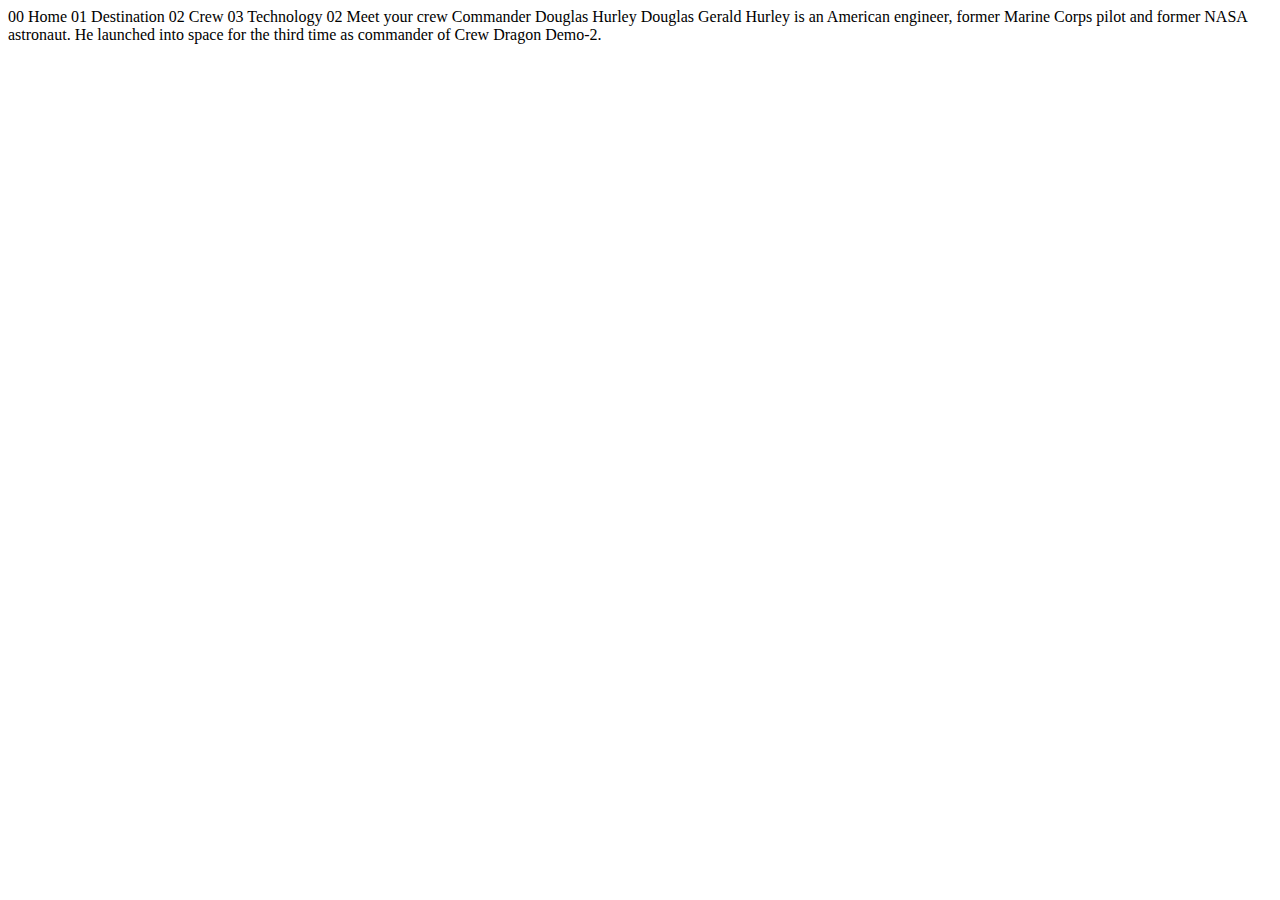
==== crew-commander.html @ f7d4788d "Initial commit" ====
<!DOCTYPE html>
<html lang="en">
<head>
  <meta charset="UTF-8">
  <meta name="viewport" content="width=device-width, initial-scale=1.0">

  <link rel="icon" type="image/png" sizes="32x32" href="./assets/favicon-32x32.png">
  
  <title>Frontend Mentor | Space tourism website</title>
</head>
<body>

  00 Home
  01 Destination
  02 Crew
  03 Technology

  02 Meet your crew

  Commander
  Douglas Hurley

  Douglas Gerald Hurley is an American engineer, former Marine Corps pilot 
  and former NASA astronaut. He launched into space for the third time as 
  commander of Crew Dragon Demo-2.
</body>
</html>
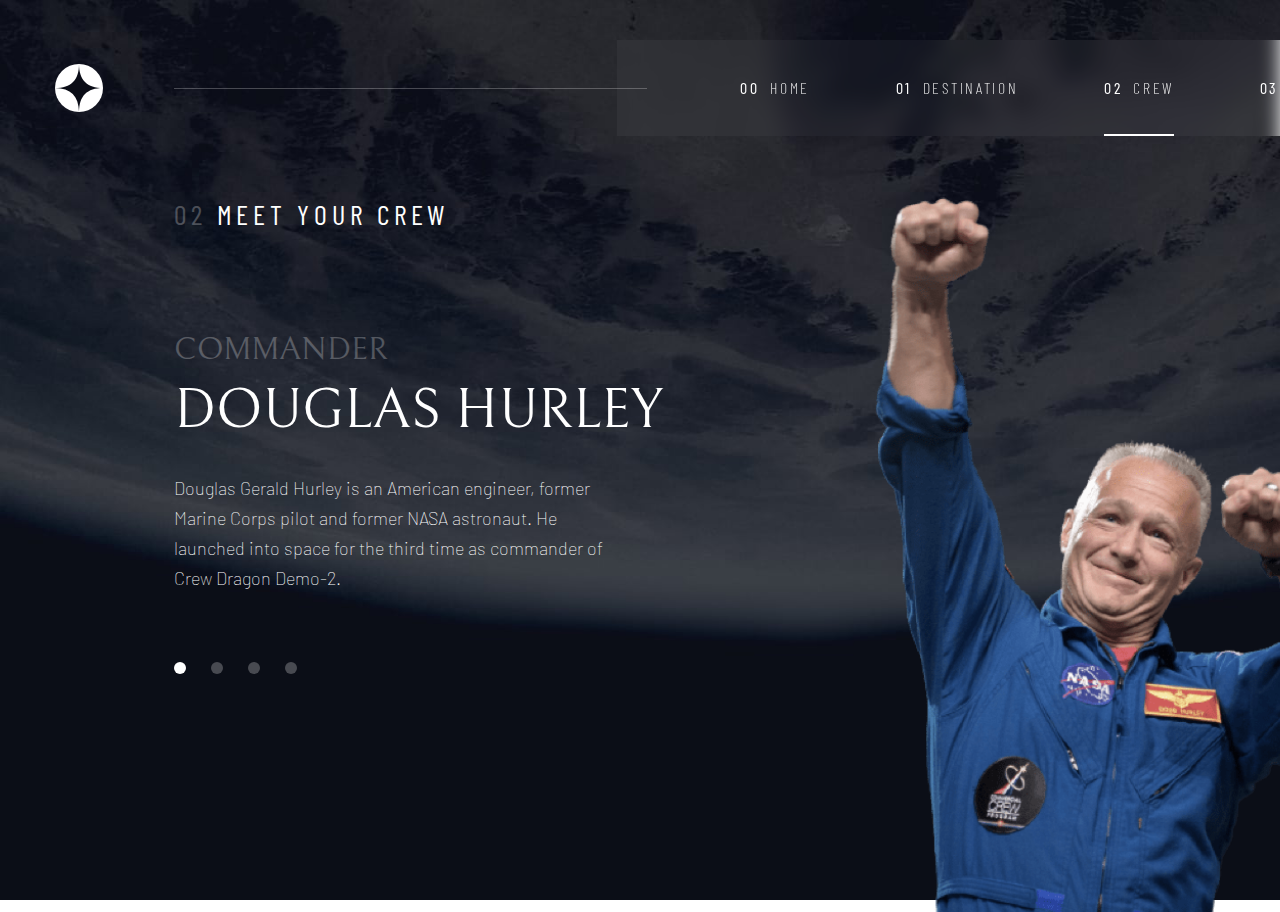
==== commit 510a7f65: "Desktop Website design" ====
--- a/crew-commander.html
+++ b/crew-commander.html
@@ -5,23 +5,45 @@
   <meta name="viewport" content="width=device-width, initial-scale=1.0">
 
   <link rel="icon" type="image/png" sizes="32x32" href="./assets/favicon-32x32.png">
-  
+  <link rel="stylesheet" href="css/styles.css">
   <title>Frontend Mentor | Space tourism website</title>
 </head>
 <body>
 
-  00 Home
-  01 Destination
-  02 Crew
-  03 Technology
+  <div class="crew-page">
+  <div id="navbar">
+    <span id="logo">
+    <img src="assets/shared/logo.svg" alt="logo">
+    </span>
+    <hr id="nav-line">
+    <nav>
+      <div id="overlay"></div>
+      <div class="nav-items">
+        <div class="nav-item"><a href="index.html">00 <span> Home</span></a></div>
+          <div class="nav-item"><a href="destination-mars.html">01 <span> Destination</span></a></div>
+          <div class="nav-item nav-item-active"><a href="crew-commander.html">02 <span> Crew</span></a></div>
+          <div class="nav-item"><a href="technology-vehicle.html">03 <span> Technology</span></a></div>
+    </div>
+    </nav>
+  </div>
+  
+  <div class="crews">
+    <h5><span class="numbers">02</span>Meet your crew</h5>
+  <h4><span class="numbers">Commander</span></h4>
+  <h3>Douglas Hurley</h3>
 
-  02 Meet your crew
+  <p>Douglas Gerald Hurley is an American engineer, former Marine Corps pilot 
+  and former NASA astronaut. He launched into space for the third time as 
+  commander of Crew Dragon Demo-2.</p>
+  <img src="assets/crew/image-douglas-hurley.png">
+  </div>
+  <div class="circle-buttons">
+    <a href="crew-commander.html"><div class="circle circle-active"></div></a>
+    <a href="crew-specialist.html"><div class="circle"></div></a>
+    <a href="crew-pilot.html"><div class="circle"></div></a>
+    <a href="crew-engineer.html"><div class="circle"></div></a>
+  </div>
+</div>
 
-  Commander
-  Douglas Hurley
-
-  Douglas Gerald Hurley is an American engineer, former Marine Corps pilot 
-  and former NASA astronaut. He launched into space for the third time as 
-  commander of Crew Dragon Demo-2.
 </body>
 </html>--- a/css/styles.css
+++ b/css/styles.css
@@ -0,0 +1,338 @@
+@import url('https://fonts.googleapis.com/css2?family=Barlow+Condensed:wght@100;200;300;400&family=Barlow:wght@100;200;300&family=Bellefair&display=swap');
+
+a {
+    text-decoration: none;
+    color:inherit;
+}
+body {
+    overflow: hidden;
+    height:100vh;
+    margin:0;
+    color:white;
+    text-transform: uppercase;
+}
+
+h1, h2, h3, h4, h5, .subheading1, .subheading2{
+    font-family: 'Bellefair', serif;
+    font-weight: 400;
+    font-size:150px;
+}
+h2{
+    font-size:100px;
+}
+h3{
+    font-size:56px;
+}
+h4{
+    font-size:32px;
+}
+h5, .subheading2{
+    font-family: 'Barlow Condensed', sans-serif;
+    font-size: 28px;
+    letter-spacing: 4.75px;
+}
+
+p{
+    font-family: 'Barlow', sans-serif;
+    font-weight: 100;
+    line-height: 30px;
+    text-align: left;
+    font-size: 18px;
+    text-transform: none;
+}
+
+.subheading1{
+    font-size: 28px;
+}
+
+.subheading2{
+    font-size: 14px;
+    letter-spacing: 2.35px;
+}
+
+hr{
+    border: none;
+    height: 1px;
+    opacity: 25.15%;
+    background-color: #FFFFFF;
+}
+
+.nav-text{
+    font-family: 'Barlow Condensed', sans-serif;
+    font-size:16px;
+    letter-spacing: 2.7px;
+}
+/* NavBar */
+
+#logo{
+    width:48px;
+    height:48px;
+    position:absolute;
+}
+
+#nav-line{
+    position: absolute;
+    width:473px;
+    left:119px;
+    border: none;
+    height: 1px;
+    z-index: 2;
+    opacity: 25.15%;
+    background-color: #FFFFFF;
+    display: inline-block;
+}
+
+#overlay{
+    position: absolute;
+    width: 100%;
+    height: 100%;
+    z-index: 1;
+    background-color: rgba(255, 255, 255, 0.04);
+    backdrop-filter: blur(10px);
+}
+.bg-nav{
+    position: absolute;
+    width: 100%;
+    height: 100%;
+    z-index: 0;
+    background-color: white;
+}
+#navbar{
+    position:relative;
+    left:55px;
+    top:40px;
+    height:96px;
+    display: flex;
+    align-items: center;
+}
+nav{
+    position: absolute;
+    left:562px;
+    width: 100%;
+    height: 100%;
+}
+
+
+.nav-items{
+    font-family: 'Barlow Condensed', sans-serif;
+    font-size:16px;
+    letter-spacing: 2.7px;
+    position:relative;
+    z-index: 1;
+    left:123px;
+    height: 100%;
+}
+
+.nav-item{
+    z-index: 2;
+    margin-right:80px;
+    height: calc(100% - 2px);
+    display: inline-flex;
+    align-items: center;
+}
+
+.nav-item-active{
+    border-bottom-style:solid;
+    border-bottom-width: 2px;
+    border-color: white;
+}
+.nav-item span{
+    font-weight: 200;
+    padding-left: 5px;
+}
+
+
+
+/* Homepage */
+#homepage{
+    height: 100%;
+    background-image: url("../assets/home/background-home-desktop.jpg");
+    background-repeat: round;
+}
+
+#home-text{
+    width: 446px;
+    position: absolute;
+    left: 174px;
+    top: 250px;
+}
+
+#home-text h1{
+    display:inline;
+}
+
+#explore{
+    position: absolute;
+    top: 380px;
+    left: 1101px;
+    border-radius: 100%;
+    width: 274px;
+    height: 274px;
+    border: none;
+    color: #0B0D17;
+}
+
+/* Destination-moon-page */
+
+#destination-page{
+    height: 100%;
+    background-image: url("../assets/destination/background-destination-desktop.jpg");
+}
+
+.numbers {
+    opacity: 25%;
+    margin-right:10px;
+}
+
+.destinations h5 {
+    position: absolute;
+    left:174px;
+    top:170px;
+}
+
+.destinations img{
+    width: 385px;
+    left:230px;
+    top:300px;
+    position:absolute;
+}
+
+.destinations .text{
+    display: inline-block;
+    width: 385px;
+    position: absolute;
+    left: 900px;
+    top: 220px;
+}
+.text p{
+    margin-bottom:40px;
+}
+.destinations h2{
+    display: inline;
+}
+ .destinations .metadata{
+    display: flex;
+    gap: 80px;
+ }
+  .metadata .subheading2{
+    margin-bottom: 10px;
+  }
+
+  .text .nav-items{
+    position:static;
+    height: 50px;
+    margin-bottom: 30px;
+  }
+  .text .nav-item{
+    margin-right: 25px;
+  }
+
+  /* Crew Page */
+
+  .crew-page{
+    height: 100%;
+    background-image: url("../assets/crew/background-crew-desktop.jpg");
+    background-repeat: round;
+  }
+
+  .crews{
+    position: absolute;
+    left:174px;
+    top:150px;
+    width: 800px;
+  }
+
+  .crews h4{
+        margin-top: 100px;
+        margin-bottom:10px;
+  }
+
+  .crews h3{
+    margin-top:0px;
+    margin-bottom:30px;
+  }
+
+  .crews p{
+    width:450px;
+  }
+
+  .crews img{
+    position: absolute;
+    top: 46.76px;
+    left: 700px;
+    height: calc(100vh - 40%);
+  }
+
+  .circle-buttons{
+    position: absolute;
+    display: flex;
+    gap: 25px;
+    left: 174px;
+    top: 660px;
+  }
+  
+  .circle{
+    display:inline-block;
+    aspect-ratio:1/1;
+    background-color:white;
+    height:12px;
+    border-radius:100%;
+    opacity:25%;
+  }
+  
+  .circle-active{
+    opacity:100%;
+  }
+
+  /* Technology Page */
+
+  .technology-page{
+    height: 100%;
+    background-image: url("../assets/technology/background-technology-desktop.jpg");
+    background-repeat: round;
+  }
+  .technologies{
+    position: absolute;
+    left:174px;
+    top:150px;
+    width: 750px;
+  }
+
+  .technology{
+    display:flex;
+    gap:100px;
+    margin-top:80px;
+  }
+  
+  .circle-numbers{
+    display:flex;
+    flex-direction:column;
+    gap:30px;
+  }
+  .circle-number{
+   height:80px;
+   aspect-ratio:1/1;
+    display:flex;
+    justify-content:center;
+    font-size:32px;
+    align-items:center;
+    border: 1px solid rgb(255, 255, 255, .25);
+    border-radius:100%;
+}
+
+.circle-number-active{
+    border:1px solid rgb(255, 255, 255, 1);
+    color: #0B0D17;
+    background-color: rgb(255, 255, 255, 1); ;
+}
+  
+.technology h3{
+    margin:20px 0 45px 0;
+}
+
+.technologies + img{
+    height: 440px;
+    position: absolute;
+    right: 0;
+    top: 220px;
+}